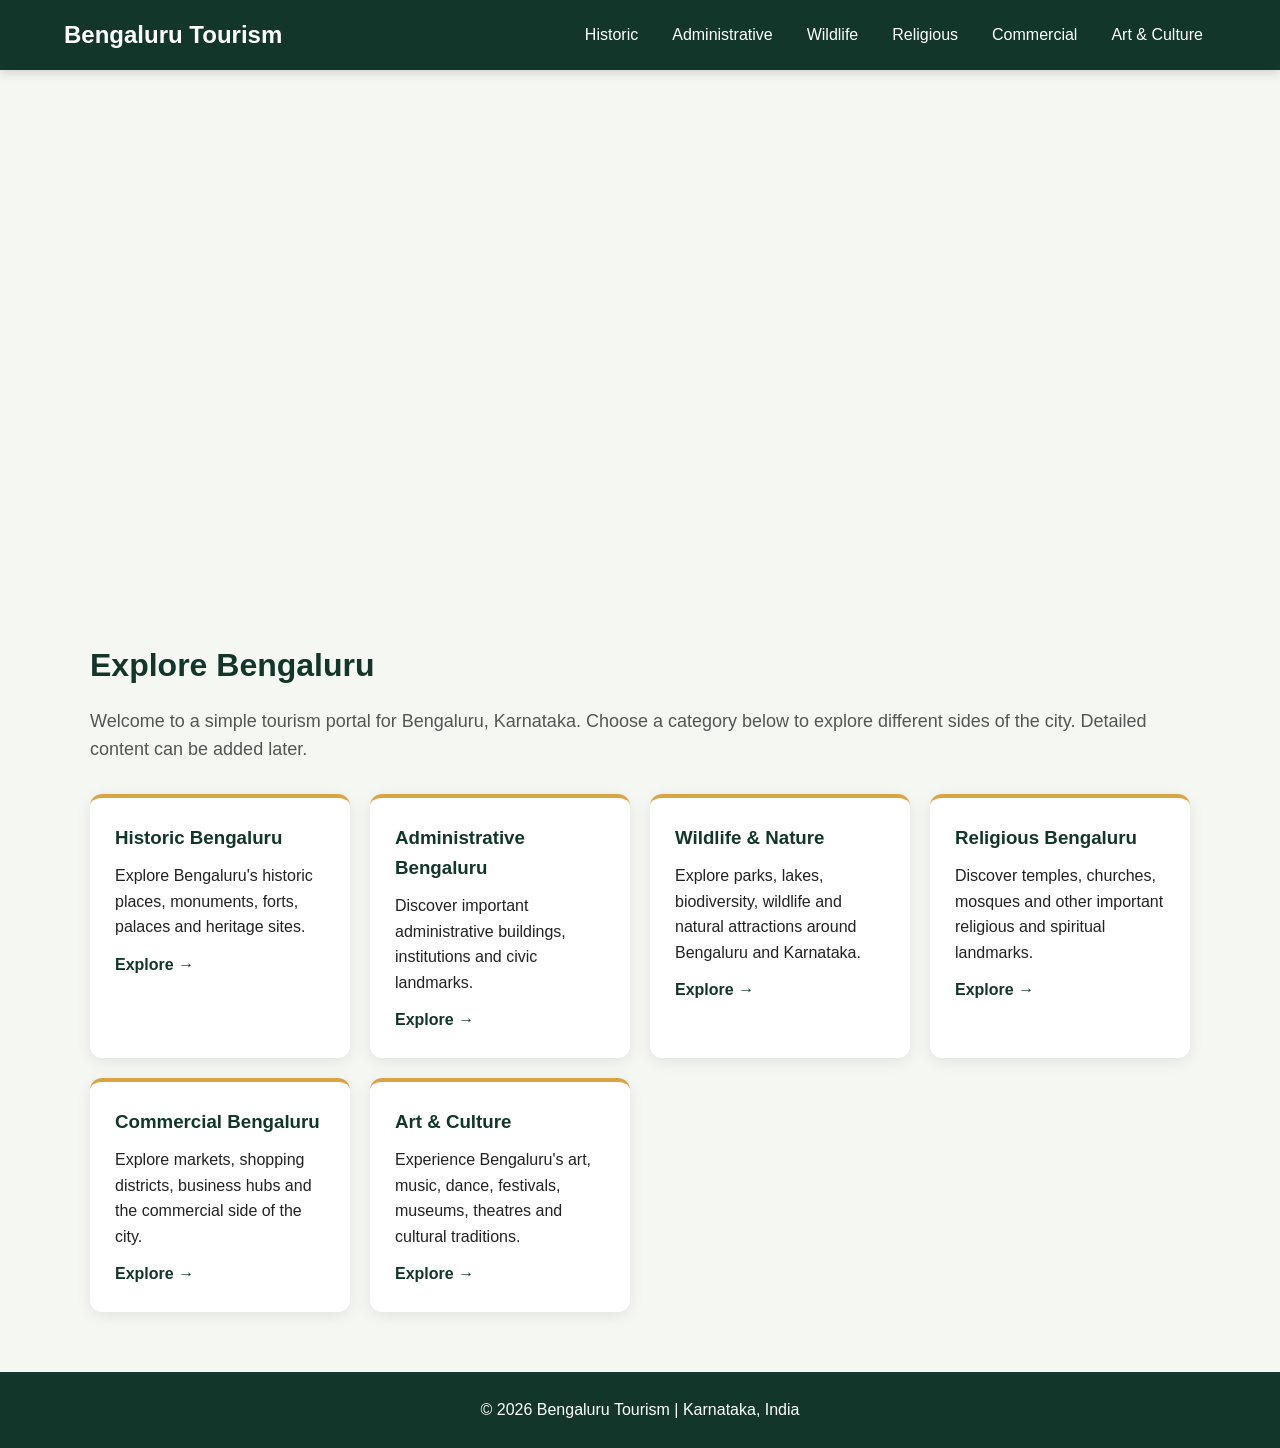
==== index.html @ ddb34575 "initial commit of website" ====
<!DOCTYPE html>
<html lang="en">
<head>
    <meta charset="UTF-8">
    <meta name="viewport" content="width=device-width, initial-scale=1.0">
    <title>Bengaluru Tourism</title>
    <link rel="stylesheet" href="styles.css">
</head>
<body>

<nav class="navbar">
    <a href="index.html" class="logo">Bengaluru Tourism</a>
    <ul class="nav-links">
        <li><a href="historic.html">Historic</a></li>
<li><a href="administrative.html">Administrative</a></li>
<li><a href="wildlife.html">Wildlife</a></li>
<li><a href="religious.html">Religious</a></li>
<li><a href="commercial.html">Commercial</a></li>
<li><a href="art-culture.html">Art & Culture</a></li>
    </ul>
</nav>

<header class="hero">
    <div class="carousel">
        <div class="slide">
            <img src="https://picsum.photos/seed/bengaluru1/1600/800" alt="Bengaluru tourism">
            <div class="slide-caption">
                <h1>Discover Bengaluru</h1>
                <p>Explore the city of gardens, heritage, innovation and culture.</p>
            </div>
        </div>
        <div class="slide">
            <img src="https://picsum.photos/seed/bengaluru2/1600/800" alt="Bengaluru landmark">
            <div class="slide-caption">
                <h1>History</h1>
                <p>Walk through centuries of Bengaluru's heritage.</p>
            </div>
        </div>
        <div class="slide">
            <img src="https://picsum.photos/seed/bengaluru3/1600/800" alt="Bengaluru nature">
            <div class="slide-caption">
                <h1>Nature & Wildlife</h1>
                <p>Find green spaces, lakes and wildlife within and around the city.</p>
            </div>
        </div>
        <div class="slide">
            <img src="https://picsum.photos/seed/bengaluru4/1600/800" alt="Bengaluru culture">
            <div class="slide-caption">
                <h1>Culture</h1>
                <p>Experience art, food, festivals and traditions.</p>
            </div>
        </div>
        <div class="slide">
            <img src="https://picsum.photos/seed/bengaluru5/1600/800" alt="Bengaluru city">
            <div class="slide-caption">
                <h1>Experience Karnataka</h1>
                <p>Your starting point for discovering Bengaluru and beyond.</p>
            </div>
        </div>
    </div>
</header>

<section class="section">
    <h2>Explore Bengaluru</h2>
    <p class="intro">
        Welcome to a simple tourism portal for Bengaluru, Karnataka.
        Choose a category below to explore different sides of the city.
        Detailed content can be added later.
    </p>

    <div class="category-grid">
        
        <div class="card">
            <h3>Historic Bengaluru</h3>
            <p>Explore Bengaluru's historic places, monuments, forts, palaces and heritage sites.</p>
            <a href="historic.html">Explore →</a>
        </div>
        
        <div class="card">
            <h3>Administrative Bengaluru</h3>
            <p>Discover important administrative buildings, institutions and civic landmarks.</p>
            <a href="administrative.html">Explore →</a>
        </div>
        
        <div class="card">
            <h3>Wildlife & Nature</h3>
            <p>Explore parks, lakes, biodiversity, wildlife and natural attractions around Bengaluru and Karnataka.</p>
            <a href="wildlife.html">Explore →</a>
        </div>
        
        <div class="card">
            <h3>Religious Bengaluru</h3>
            <p>Discover temples, churches, mosques and other important religious and spiritual landmarks.</p>
            <a href="religious.html">Explore →</a>
        </div>
        
        <div class="card">
            <h3>Commercial Bengaluru</h3>
            <p>Explore markets, shopping districts, business hubs and the commercial side of the city.</p>
            <a href="commercial.html">Explore →</a>
        </div>
        
        <div class="card">
            <h3>Art & Culture</h3>
            <p>Experience Bengaluru's art, music, dance, festivals, museums, theatres and cultural traditions.</p>
            <a href="art-culture.html">Explore →</a>
        </div>
        
    </div>
</section>

<footer>
    <p>© 2026 Bengaluru Tourism | Karnataka, India</p>
</footer>

</body>
</html>
---- styles.css ----
* {
    margin: 0;
    padding: 0;
    box-sizing: border-box;
}

body {
    font-family: Arial, Helvetica, sans-serif;
    background: #f5f7f2;
    color: #222;
    line-height: 1.6;
}

.navbar {
    position: sticky;
    top: 0;
    z-index: 1000;
    background: #12372a;
    padding: 16px 5%;
    display: flex;
    justify-content: space-between;
    align-items: center;
    box-shadow: 0 3px 10px rgba(0,0,0,0.15);
}

.logo {
    color: white;
    font-size: 24px;
    font-weight: bold;
    text-decoration: none;
}

.nav-links {
    display: flex;
    flex-wrap: wrap;
    gap: 8px;
    list-style: none;
}

.nav-links a {
    color: white;
    text-decoration: none;
    padding: 9px 13px;
    border-radius: 5px;
    transition: 0.2s;
}

.nav-links a:hover,
.nav-links a.active {
    background: #d9a441;
    color: #12372a;
}

.hero {
    position: relative;
    overflow: hidden;
    height: 520px;
}

.carousel {
    width: 100%;
    height: 100%;
    position: relative;
}

.slide {
    position: absolute;
    inset: 0;
    opacity: 0;
    animation: carousel 25s infinite;
}

.slide:nth-child(1) { animation-delay: 0s; }
.slide:nth-child(2) { animation-delay: 5s; }
.slide:nth-child(3) { animation-delay: 10s; }
.slide:nth-child(4) { animation-delay: 15s; }
.slide:nth-child(5) { animation-delay: 20s; }

.slide img {
    width: 100%;
    height: 100%;
    object-fit: cover;
}

.slide::after {
    content: "";
    position: absolute;
    inset: 0;
    background: linear-gradient(to bottom, rgba(0,0,0,0.15), rgba(0,0,0,0.65));
}

.slide-caption {
    position: absolute;
    z-index: 2;
    left: 8%;
    bottom: 18%;
    color: white;
    max-width: 650px;
}

.slide-caption h1 {
    font-size: clamp(38px, 6vw, 72px);
    margin-bottom: 8px;
}

.slide-caption p {
    font-size: 20px;
}

@keyframes carousel {
    0%, 16% { opacity: 1; }
    20%, 96% { opacity: 0; }
    100% { opacity: 1; }
}

.section {
    width: min(1100px, 90%);
    margin: 50px auto;
}

.section h2 {
    color: #12372a;
    font-size: 32px;
    margin-bottom: 15px;
}

.intro {
    font-size: 18px;
    color: #555;
    margin-bottom: 30px;
}

.category-grid {
    display: grid;
    grid-template-columns: repeat(auto-fit, minmax(220px, 1fr));
    gap: 20px;
}

.card {
    background: white;
    padding: 25px;
    border-radius: 12px;
    box-shadow: 0 4px 15px rgba(0,0,0,0.08);
    border-top: 4px solid #d9a441;
}

.card h3 {
    color: #12372a;
    margin-bottom: 10px;
}

.card a {
    display: inline-block;
    margin-top: 12px;
    color: #12372a;
    font-weight: bold;
    text-decoration: none;
}

.page-header {
    background: linear-gradient(135deg, #12372a, #276749);
    color: white;
    padding: 75px 5%;
    text-align: center;
}

.page-header h1 {
    font-size: clamp(38px, 6vw, 60px);
    margin-bottom: 10px;
}

.content-box {
    background: white;
    padding: 35px;
    border-radius: 12px;
    box-shadow: 0 4px 15px rgba(0,0,0,0.07);
    min-height: 350px;
}

.placeholder {
    border: 2px dashed #aaa;
    padding: 50px 25px;
    text-align: center;
    color: #777;
    border-radius: 10px;
}

footer {
    margin-top: 60px;
    background: #12372a;
    color: white;
    text-align: center;
    padding: 25px;
}

@media (max-width: 800px) {
    .navbar {
        flex-direction: column;
        gap: 12px;
    }

    .nav-links {
        justify-content: center;
    }

    .hero {
        height: 420px;
    }

    .slide-caption {
        left: 6%;
        bottom: 12%;
    }
}
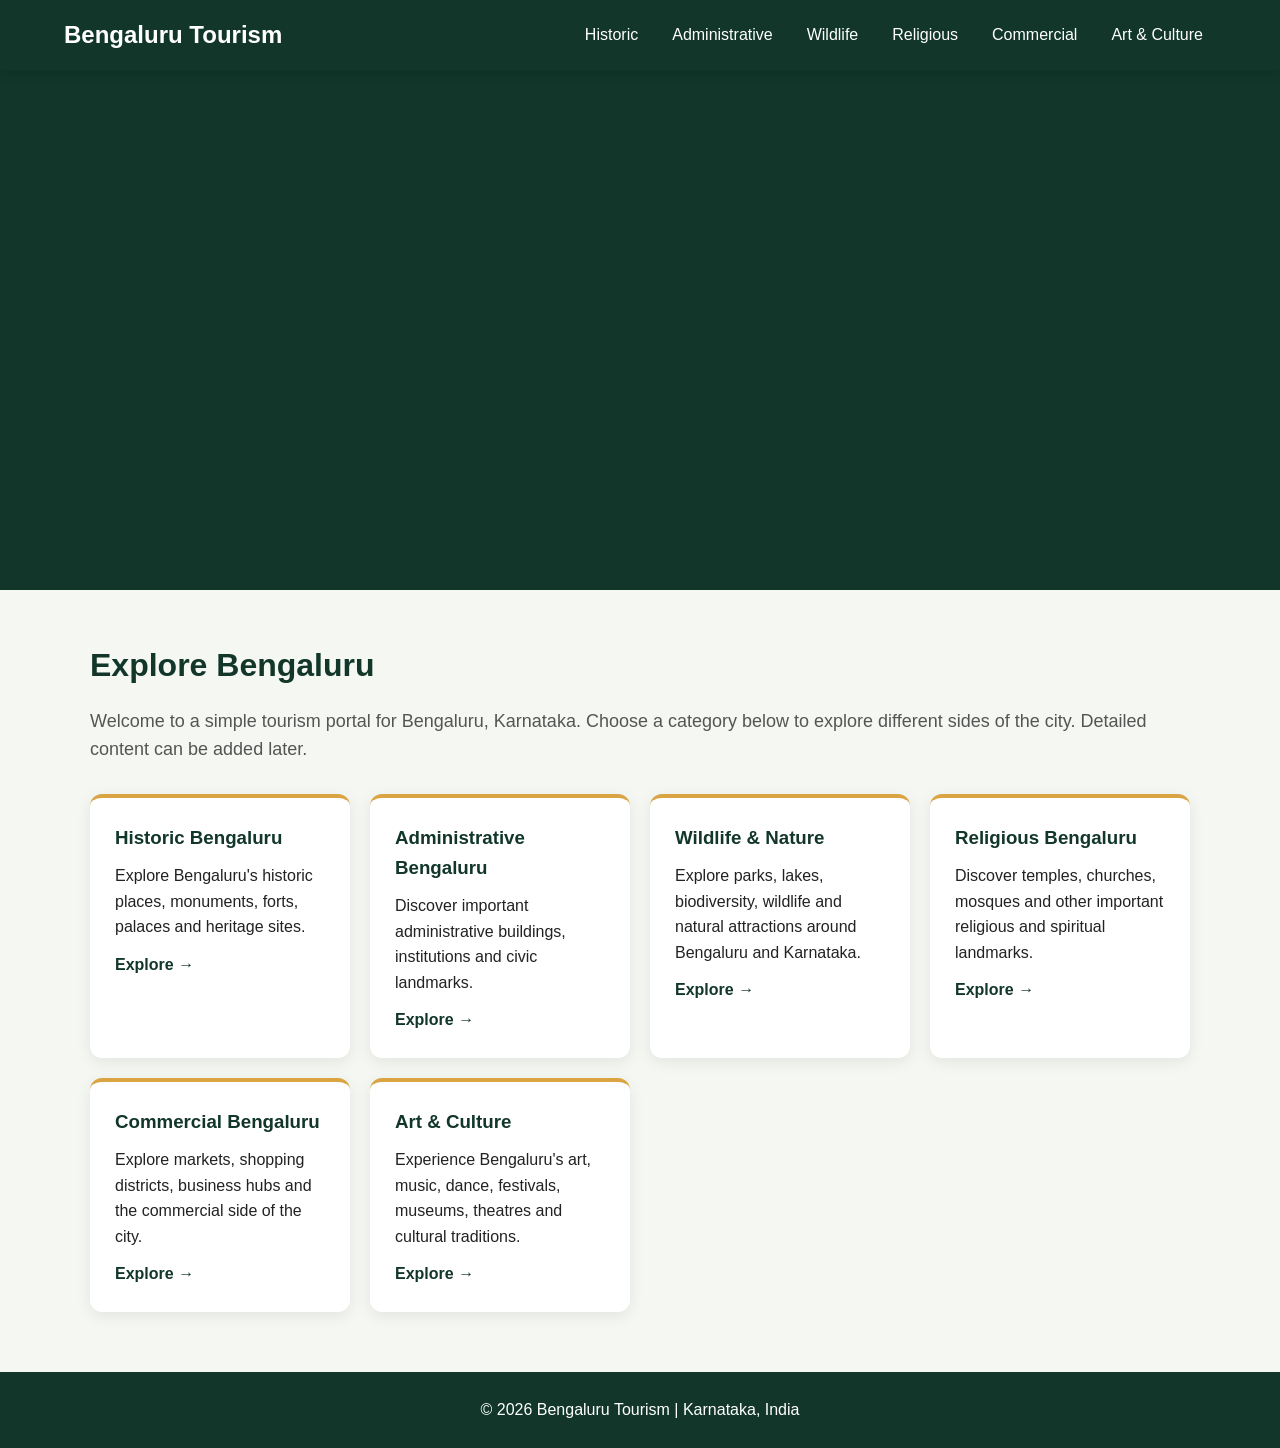
==== commit a35ab68b: "added context to images" ====
--- a/index.html
+++ b/index.html
@@ -1,3 +1,4 @@
+
 <!DOCTYPE html>
 <html lang="en">
 <head>
@@ -10,58 +11,122 @@
 
 <nav class="navbar">
     <a href="index.html" class="logo">Bengaluru Tourism</a>
+
     <ul class="nav-links">
         <li><a href="historic.html">Historic</a></li>
-<li><a href="administrative.html">Administrative</a></li>
-<li><a href="wildlife.html">Wildlife</a></li>
-<li><a href="religious.html">Religious</a></li>
-<li><a href="commercial.html">Commercial</a></li>
-<li><a href="art-culture.html">Art & Culture</a></li>
+        <li><a href="administrative.html">Administrative</a></li>
+        <li><a href="wildlife.html">Wildlife</a></li>
+        <li><a href="religious.html">Religious</a></li>
+        <li><a href="commercial.html">Commercial</a></li>
+        <li><a href="art-culture.html">Art & Culture</a></li>
     </ul>
 </nav>
 
 <header class="hero">
     <div class="carousel">
-        <div class="slide">
-            <img src="https://picsum.photos/seed/bengaluru1/1600/800" alt="Bengaluru tourism">
+
+        <!-- Slide 1 -->
+        <div class="slide">
+            <img
+                src="https://c.pxhere.com/photos/fd/7c/palace_falaknuma_tourist_places_karnataka_bangalore-837158.jpg!d"
+                srcset="https://c.pxhere.com/photos/fd/7c/palace_falaknuma_tourist_places_karnataka_bangalore-837158.jpg!d"
+                alt="Falaknuma Palace in Bengaluru, Karnataka"
+            >
+
+            <div class="slide-overlay"></div>
+
             <div class="slide-caption">
                 <h1>Discover Bengaluru</h1>
                 <p>Explore the city of gardens, heritage, innovation and culture.</p>
             </div>
-        </div>
-        <div class="slide">
-            <img src="https://picsum.photos/seed/bengaluru2/1600/800" alt="Bengaluru landmark">
+
+            <div class="place-title">
+                <span>Falaknuma Palace</span>
+            </div>
+        </div>
+
+        <!-- Slide 2 -->
+        <div class="slide">
+            <img
+                src="images/Lalbagh_lake_view.jpg"
+                alt="Lake View of Lalbagh Botanical Garden in Bengaluru, Karnataka, India"
+            >
+
+            <div class="slide-overlay"></div>
+
             <div class="slide-caption">
                 <h1>History</h1>
                 <p>Walk through centuries of Bengaluru's heritage.</p>
             </div>
-        </div>
-        <div class="slide">
-            <img src="https://picsum.photos/seed/bengaluru3/1600/800" alt="Bengaluru nature">
+
+            <div class="place-title">
+                <span>Lalbagh Botanical Garden</span>
+            </div>
+        </div>
+
+        <!-- Slide 3 -->
+        <div class="slide">
+            <img
+                src="images/Entrance_of_Iskcon_temple.jpg"
+                alt="Entrance of ISKCON Temple in Bengaluru, Karnataka, India"
+            >
+
+            <div class="slide-overlay"></div>
+
             <div class="slide-caption">
                 <h1>Nature & Wildlife</h1>
                 <p>Find green spaces, lakes and wildlife within and around the city.</p>
             </div>
-        </div>
-        <div class="slide">
-            <img src="https://picsum.photos/seed/bengaluru4/1600/800" alt="Bengaluru culture">
+
+            <div class="place-title">
+                <span>ISKCON Temple</span>
+            </div>
+        </div>
+
+        <!-- Slide 4 -->
+        <div class="slide">
+            <img
+                src="images/Someshwara_temple.jpg"
+                alt="Someshwara Temple in Bengaluru, Karnataka, India"
+            >
+
+            <div class="slide-overlay"></div>
+
             <div class="slide-caption">
                 <h1>Culture</h1>
                 <p>Experience art, food, festivals and traditions.</p>
             </div>
-        </div>
-        <div class="slide">
-            <img src="https://picsum.photos/seed/bengaluru5/1600/800" alt="Bengaluru city">
+
+            <div class="place-title">
+                <span>Someshwara Temple</span>
+            </div>
+        </div>
+
+        <!-- Slide 5 -->
+        <div class="slide">
+            <img
+                src="images/Entrance_of_Shivaganga.jpeg"
+                alt="Entrance of Shivaganga in Karnataka, India"
+            >
+
+            <div class="slide-overlay"></div>
+
             <div class="slide-caption">
                 <h1>Experience Karnataka</h1>
                 <p>Your starting point for discovering Bengaluru and beyond.</p>
             </div>
-        </div>
+
+            <div class="place-title">
+                <span>Shivaganga</span>
+            </div>
+        </div>
+
     </div>
 </header>
 
 <section class="section">
     <h2>Explore Bengaluru</h2>
+
     <p class="intro">
         Welcome to a simple tourism portal for Bengaluru, Karnataka.
         Choose a category below to explore different sides of the city.
@@ -69,43 +134,61 @@
     </p>
 
     <div class="category-grid">
-        
+
         <div class="card">
             <h3>Historic Bengaluru</h3>
-            <p>Explore Bengaluru's historic places, monuments, forts, palaces and heritage sites.</p>
+            <p>
+                Explore Bengaluru's historic places, monuments, forts,
+                palaces and heritage sites.
+            </p>
             <a href="historic.html">Explore →</a>
         </div>
-        
+
         <div class="card">
             <h3>Administrative Bengaluru</h3>
-            <p>Discover important administrative buildings, institutions and civic landmarks.</p>
+            <p>
+                Discover important administrative buildings,
+                institutions and civic landmarks.
+            </p>
             <a href="administrative.html">Explore →</a>
         </div>
-        
+
         <div class="card">
             <h3>Wildlife & Nature</h3>
-            <p>Explore parks, lakes, biodiversity, wildlife and natural attractions around Bengaluru and Karnataka.</p>
+            <p>
+                Explore parks, lakes, biodiversity, wildlife and natural
+                attractions around Bengaluru and Karnataka.
+            </p>
             <a href="wildlife.html">Explore →</a>
         </div>
-        
+
         <div class="card">
             <h3>Religious Bengaluru</h3>
-            <p>Discover temples, churches, mosques and other important religious and spiritual landmarks.</p>
+            <p>
+                Discover temples, churches, mosques and other important
+                religious and spiritual landmarks.
+            </p>
             <a href="religious.html">Explore →</a>
         </div>
-        
+
         <div class="card">
             <h3>Commercial Bengaluru</h3>
-            <p>Explore markets, shopping districts, business hubs and the commercial side of the city.</p>
+            <p>
+                Explore markets, shopping districts, business hubs and
+                the commercial side of the city.
+            </p>
             <a href="commercial.html">Explore →</a>
         </div>
-        
+
         <div class="card">
             <h3>Art & Culture</h3>
-            <p>Experience Bengaluru's art, music, dance, festivals, museums, theatres and cultural traditions.</p>
+            <p>
+                Experience Bengaluru's art, music, dance, festivals,
+                museums, theatres and cultural traditions.
+            </p>
             <a href="art-culture.html">Explore →</a>
         </div>
-        
+
     </div>
 </section>
 
--- a/styles.css
+++ b/styles.css
@@ -11,6 +11,10 @@
     color: #222;
     line-height: 1.6;
 }
+
+/* =========================
+   NAVBAR
+========================= */
 
 .navbar {
     position: sticky;
@@ -21,7 +25,7 @@
     display: flex;
     justify-content: space-between;
     align-items: center;
-    box-shadow: 0 3px 10px rgba(0,0,0,0.15);
+    box-shadow: 0 3px 10px rgba(0, 0, 0, 0.15);
 }
 
 .logo {
@@ -52,10 +56,15 @@
     color: #12372a;
 }
 
+/* =========================
+   HERO / CAROUSEL
+========================= */
+
 .hero {
     position: relative;
     overflow: hidden;
     height: 520px;
+    background: #12372a;
 }
 
 .carousel {
@@ -68,51 +77,141 @@
     position: absolute;
     inset: 0;
     opacity: 0;
-    animation: carousel 25s infinite;
-}
-
-.slide:nth-child(1) { animation-delay: 0s; }
-.slide:nth-child(2) { animation-delay: 5s; }
-.slide:nth-child(3) { animation-delay: 10s; }
-.slide:nth-child(4) { animation-delay: 15s; }
-.slide:nth-child(5) { animation-delay: 20s; }
+    animation: carousel 15s infinite;
+}
+
+.slide:nth-child(1) {
+    animation-delay: 0s;
+}
+
+.slide:nth-child(2) {
+    animation-delay: 3s;
+}
+
+.slide:nth-child(3) {
+    animation-delay: 6s;
+}
+
+.slide:nth-child(4) {
+    animation-delay: 9s;
+}
+
+.slide:nth-child(5) {
+    animation-delay: 12s;
+}
 
 .slide img {
     width: 100%;
     height: 100%;
     object-fit: cover;
-}
-
-.slide::after {
-    content: "";
+    display: block;
+}
+
+/* Dark overlay over each image */
+.slide-overlay {
     position: absolute;
     inset: 0;
-    background: linear-gradient(to bottom, rgba(0,0,0,0.15), rgba(0,0,0,0.65));
-}
-
+    background:
+        linear-gradient(
+            to bottom,
+            rgba(0, 0, 0, 0.08) 0%,
+            rgba(0, 0, 0, 0.10) 35%,
+            rgba(0, 0, 0, 0.45) 70%,
+            rgba(0, 0, 0, 0.78) 100%
+        );
+    pointer-events: none;
+}
+
+/* Main hero text */
 .slide-caption {
     position: absolute;
+    left: 7%;
+    top: 50%;
+    transform: translateY(-50%);
+    color: white;
+    max-width: 650px;
     z-index: 2;
-    left: 8%;
-    bottom: 18%;
-    color: white;
-    max-width: 650px;
 }
 
 .slide-caption h1 {
-    font-size: clamp(38px, 6vw, 72px);
-    margin-bottom: 8px;
+    font-size: clamp(42px, 6vw, 72px);
+    line-height: 1.05;
+    margin-bottom: 12px;
+    text-shadow: 0 3px 15px rgba(0, 0, 0, 0.35);
 }
 
 .slide-caption p {
-    font-size: 20px;
-}
+    font-size: clamp(16px, 2vw, 21px);
+    max-width: 620px;
+    color: rgba(255, 255, 255, 0.92);
+    text-shadow: 0 2px 8px rgba(0, 0, 0, 0.3);
+}
+
+/* =========================
+   PLACE TITLE
+========================= */
+
+.place-title {
+    position: absolute;
+    left: 7%;
+    bottom: 28px;
+    z-index: 3;
+    display: flex;
+    align-items: center;
+}
+
+.place-title span {
+    position: relative;
+    display: inline-block;
+    color: white;
+    font-size: clamp(18px, 2vw, 27px);
+    font-weight: 600;
+    letter-spacing: 0.4px;
+    padding: 10px 18px 11px 0;
+    text-shadow: 0 2px 10px rgba(0, 0, 0, 0.45);
+}
+
+/* Elegant gold accent line */
+.place-title span::before {
+    content: "";
+    display: inline-block;
+    width: 42px;
+    height: 3px;
+    background: #d9a441;
+    margin-right: 12px;
+    margin-bottom: 5px;
+    border-radius: 10px;
+}
+
+/* =========================
+   CAROUSEL ANIMATION
+========================= */
 
 @keyframes carousel {
-    0%, 16% { opacity: 1; }
-    20%, 96% { opacity: 0; }
-    100% { opacity: 1; }
-}
+    0% {
+        opacity: 0;
+    }
+
+    5% {
+        opacity: 1;
+    }
+
+    20% {
+        opacity: 1;
+    }
+
+    25% {
+        opacity: 0;
+    }
+
+    100% {
+        opacity: 0;
+    }
+}
+
+/* =========================
+   CONTENT SECTION
+========================= */
 
 .section {
     width: min(1100px, 90%);
@@ -131,6 +230,10 @@
     margin-bottom: 30px;
 }
 
+/* =========================
+   CATEGORY CARDS
+========================= */
+
 .category-grid {
     display: grid;
     grid-template-columns: repeat(auto-fit, minmax(220px, 1fr));
@@ -141,7 +244,7 @@
     background: white;
     padding: 25px;
     border-radius: 12px;
-    box-shadow: 0 4px 15px rgba(0,0,0,0.08);
+    box-shadow: 0 4px 15px rgba(0, 0, 0, 0.08);
     border-top: 4px solid #d9a441;
 }
 
@@ -158,6 +261,10 @@
     text-decoration: none;
 }
 
+/* =========================
+   OTHER PAGE COMPONENTS
+========================= */
+
 .page-header {
     background: linear-gradient(135deg, #12372a, #276749);
     color: white;
@@ -174,7 +281,7 @@
     background: white;
     padding: 35px;
     border-radius: 12px;
-    box-shadow: 0 4px 15px rgba(0,0,0,0.07);
+    box-shadow: 0 4px 15px rgba(0, 0, 0, 0.07);
     min-height: 350px;
 }
 
@@ -186,6 +293,10 @@
     border-radius: 10px;
 }
 
+/* =========================
+   FOOTER
+========================= */
+
 footer {
     margin-top: 60px;
     background: #12372a;
@@ -194,7 +305,12 @@
     padding: 25px;
 }
 
+/* =========================
+   RESPONSIVE DESIGN
+========================= */
+
 @media (max-width: 800px) {
+
     .navbar {
         flex-direction: column;
         gap: 12px;
@@ -210,6 +326,69 @@
 
     .slide-caption {
         left: 6%;
-        bottom: 12%;
-    }
-}
+        top: 46%;
+        max-width: 88%;
+    }
+
+    .slide-caption h1 {
+        font-size: 42px;
+    }
+
+    .slide-caption p {
+        font-size: 16px;
+    }
+
+    .place-title {
+        left: 6%;
+        bottom: 22px;
+    }
+
+    .place-title span {
+        font-size: 18px;
+    }
+
+    .place-title span::before {
+        width: 28px;
+        margin-right: 8px;
+    }
+}
+
+@media (max-width: 500px) {
+
+    .logo {
+        font-size: 21px;
+    }
+
+    .nav-links {
+        gap: 4px;
+    }
+
+    .nav-links a {
+        padding: 7px 9px;
+        font-size: 14px;
+    }
+
+    .hero {
+        height: 390px;
+    }
+
+    .slide-caption {
+        top: 43%;
+    }
+
+    .slide-caption h1 {
+        font-size: 34px;
+    }
+
+    .slide-caption p {
+        font-size: 15px;
+    }
+
+    .place-title {
+        bottom: 18px;
+    }
+
+    .place-title span {
+        font-size: 16px;
+    }
+}
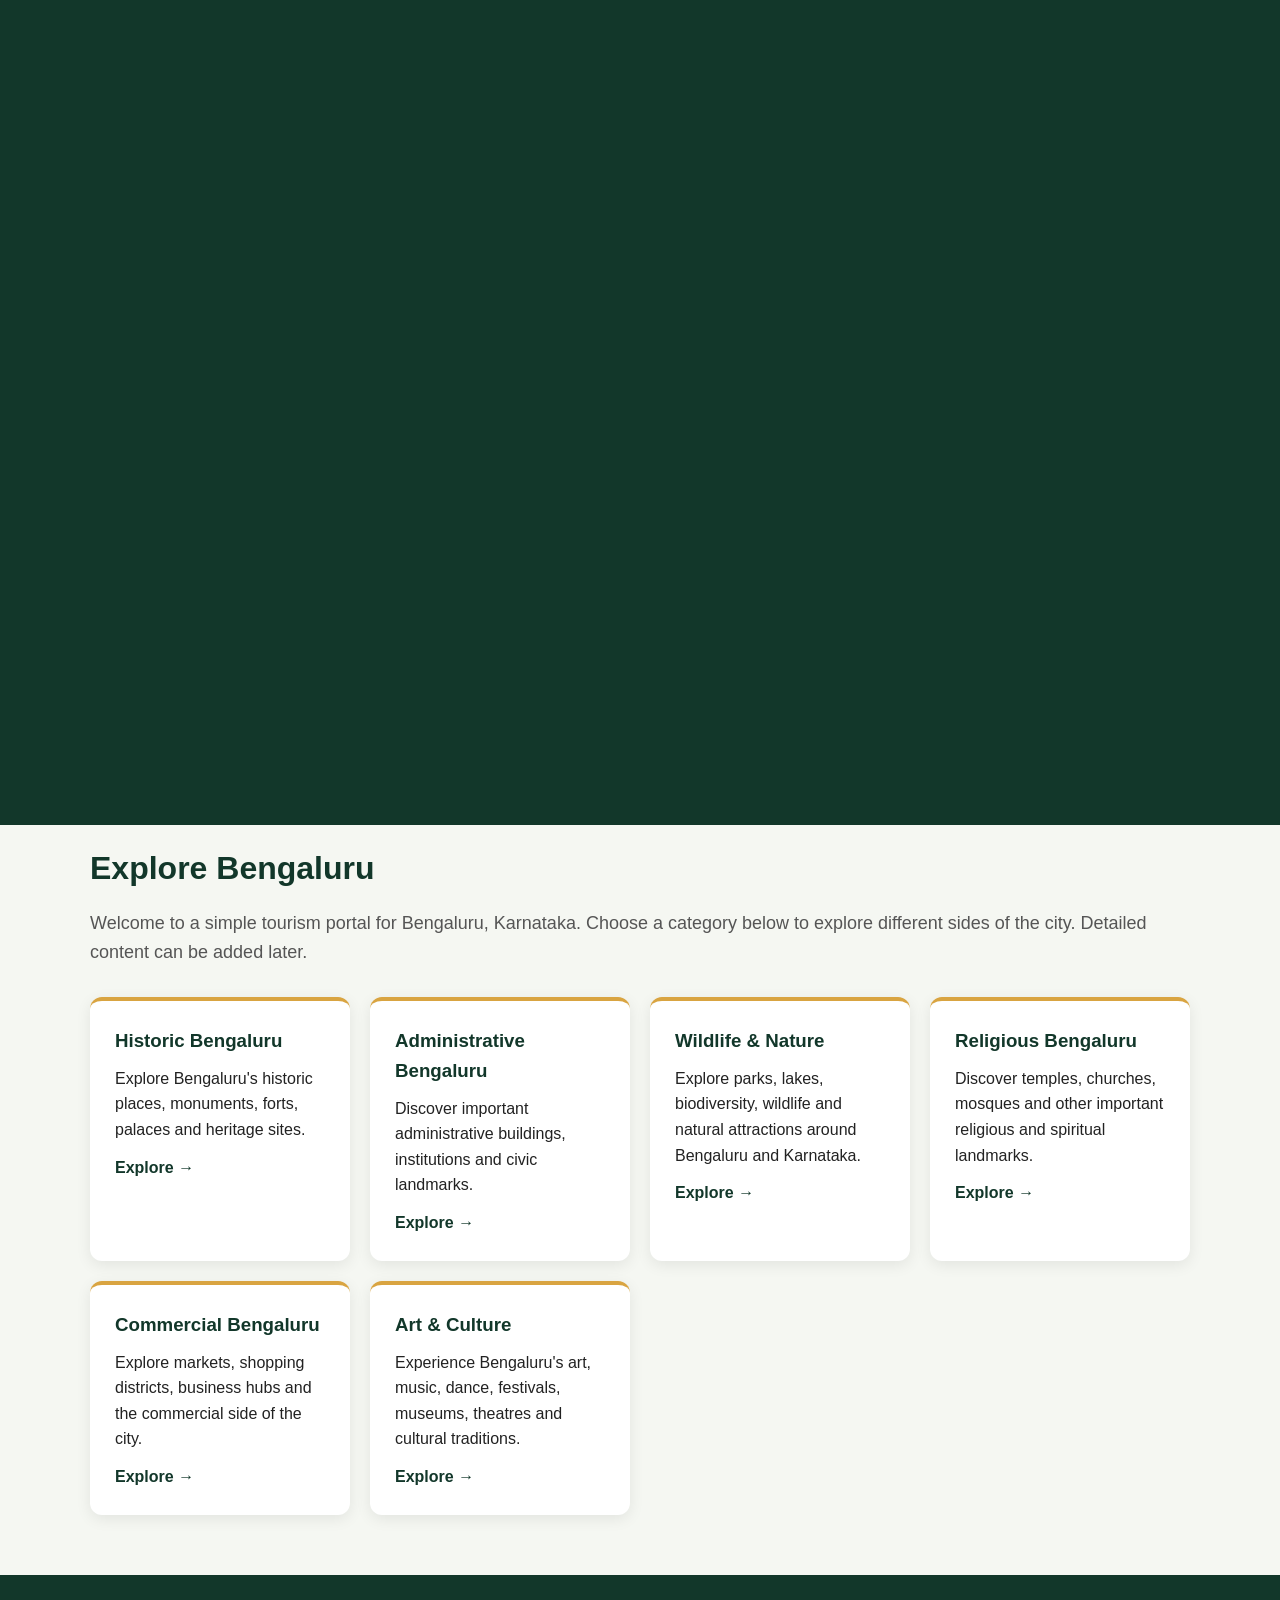
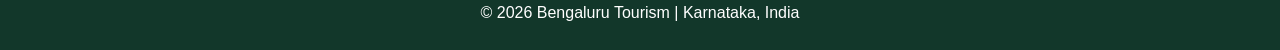
==== commit 256dd0e1: "Enlarged the hero image on the main page by removing the navigtion bar and increasing the size of th" ====
--- a/index.html
+++ b/index.html
@@ -1,15 +1,16 @@
-
 <!DOCTYPE html>
 <html lang="en">
+
 <head>
     <meta charset="UTF-8">
     <meta name="viewport" content="width=device-width, initial-scale=1.0">
     <title>Bengaluru Tourism</title>
     <link rel="stylesheet" href="styles.css">
 </head>
+
 <body>
 
-<nav class="navbar">
+    <!-- <nav class="navbar">
     <a href="index.html" class="logo">Bengaluru Tourism</a>
 
     <ul class="nav-links">
@@ -20,181 +21,170 @@
         <li><a href="commercial.html">Commercial</a></li>
         <li><a href="art-culture.html">Art & Culture</a></li>
     </ul>
-</nav>
+</nav> -->
 
-<header class="hero">
-    <div class="carousel">
+    <header class="hero">
+        <div class="carousel">
 
-        <!-- Slide 1 -->
-        <div class="slide">
-            <img
-                src="https://c.pxhere.com/photos/fd/7c/palace_falaknuma_tourist_places_karnataka_bangalore-837158.jpg!d"
-                srcset="https://c.pxhere.com/photos/fd/7c/palace_falaknuma_tourist_places_karnataka_bangalore-837158.jpg!d"
-                alt="Falaknuma Palace in Bengaluru, Karnataka"
-            >
+            <!-- Slide 1 -->
+            <div class="slide">
+                <img src="https://c.pxhere.com/photos/fd/7c/palace_falaknuma_tourist_places_karnataka_bangalore-837158.jpg!d"
+                    srcset="https://c.pxhere.com/photos/fd/7c/palace_falaknuma_tourist_places_karnataka_bangalore-837158.jpg!d"
+                    alt="Vidhana Soudha in Bengaluru, Karnataka">
 
-            <div class="slide-overlay"></div>
+                <div class="slide-overlay"></div>
 
-            <div class="slide-caption">
-                <h1>Discover Bengaluru</h1>
-                <p>Explore the city of gardens, heritage, innovation and culture.</p>
+                <div class="slide-caption">
+                    <h1>Discover Bengaluru</h1>
+                    <p>Explore the city of gardens, heritage, innovation and culture.</p>
+                </div>
+
+                <div class="place-title">
+                    <span>Vidhana Soudha</span>
+                </div>
             </div>
 
-            <div class="place-title">
-                <span>Falaknuma Palace</span>
-            </div>
-        </div>
+            <!-- Slide 2 -->
+            <div class="slide">
+                <img src="images/Lalbagh_lake_view.jpg"
+                    alt="Lake View of Lalbagh Botanical Garden in Bengaluru, Karnataka, India">
 
-        <!-- Slide 2 -->
-        <div class="slide">
-            <img
-                src="images/Lalbagh_lake_view.jpg"
-                alt="Lake View of Lalbagh Botanical Garden in Bengaluru, Karnataka, India"
-            >
+                <div class="slide-overlay"></div>
 
-            <div class="slide-overlay"></div>
+                <div class="slide-caption">
+                    <h1>History</h1>
+                    <p>Walk through centuries of Bengaluru's heritage.</p>
+                </div>
 
-            <div class="slide-caption">
-                <h1>History</h1>
-                <p>Walk through centuries of Bengaluru's heritage.</p>
+                <div class="place-title">
+                    <span>Lalbagh Botanical Garden</span>
+                </div>
             </div>
 
-            <div class="place-title">
-                <span>Lalbagh Botanical Garden</span>
-            </div>
-        </div>
+            <!-- Slide 3 -->
+            <div class="slide">
+                <img src="images/Entrance_of_Iskcon_temple.jpg"
+                    alt="Entrance of ISKCON Temple in Bengaluru, Karnataka, India">
 
-        <!-- Slide 3 -->
-        <div class="slide">
-            <img
-                src="images/Entrance_of_Iskcon_temple.jpg"
-                alt="Entrance of ISKCON Temple in Bengaluru, Karnataka, India"
-            >
+                <div class="slide-overlay"></div>
 
-            <div class="slide-overlay"></div>
+                <div class="slide-caption">
+                    <h1>Nature & Wildlife</h1>
+                    <p>Find green spaces, lakes and wildlife within and around the city.</p>
+                </div>
 
-            <div class="slide-caption">
-                <h1>Nature & Wildlife</h1>
-                <p>Find green spaces, lakes and wildlife within and around the city.</p>
+                <div class="place-title">
+                    <span>ISKCON Temple</span>
+                </div>
             </div>
 
-            <div class="place-title">
-                <span>ISKCON Temple</span>
-            </div>
-        </div>
+            <!-- Slide 4 -->
+            <div class="slide">
+                <img src="images/Someshwara_temple.jpg" alt="Someshwara Temple in Bengaluru, Karnataka, India">
 
-        <!-- Slide 4 -->
-        <div class="slide">
-            <img
-                src="images/Someshwara_temple.jpg"
-                alt="Someshwara Temple in Bengaluru, Karnataka, India"
-            >
+                <div class="slide-overlay"></div>
 
-            <div class="slide-overlay"></div>
+                <div class="slide-caption">
+                    <h1>Culture</h1>
+                    <p>Experience art, food, festivals and traditions.</p>
+                </div>
 
-            <div class="slide-caption">
-                <h1>Culture</h1>
-                <p>Experience art, food, festivals and traditions.</p>
+                <div class="place-title">
+                    <span>Someshwara Temple</span>
+                </div>
             </div>
 
-            <div class="place-title">
-                <span>Someshwara Temple</span>
-            </div>
-        </div>
+            <!-- Slide 5 -->
+            <div class="slide">
+                <img src="images/Entrance_of_Shivaganga.jpeg" alt="Entrance of Shivaganga in Karnataka, India">
 
-        <!-- Slide 5 -->
-        <div class="slide">
-            <img
-                src="images/Entrance_of_Shivaganga.jpeg"
-                alt="Entrance of Shivaganga in Karnataka, India"
-            >
+                <div class="slide-overlay"></div>
 
-            <div class="slide-overlay"></div>
+                <div class="slide-caption">
+                    <h1>Experience Karnataka</h1>
+                    <p>Your starting point for discovering Bengaluru and beyond.</p>
+                </div>
 
-            <div class="slide-caption">
-                <h1>Experience Karnataka</h1>
-                <p>Your starting point for discovering Bengaluru and beyond.</p>
+                <div class="place-title">
+                    <span>Shivaganga</span>
+                </div>
             </div>
 
-            <div class="place-title">
-                <span>Shivaganga</span>
+        </div>
+    </header>
+
+    <section class="section">
+        <h2>Explore Bengaluru</h2>
+
+        <p class="intro">
+            Welcome to a simple tourism portal for Bengaluru, Karnataka.
+            Choose a category below to explore different sides of the city.
+            Detailed content can be added later.
+        </p>
+
+        <div class="category-grid">
+
+            <div class="card">
+                <h3>Historic Bengaluru</h3>
+                <p>
+                    Explore Bengaluru's historic places, monuments, forts,
+                    palaces and heritage sites.
+                </p>
+                <a href="historic.html">Explore →</a>
             </div>
+
+            <div class="card">
+                <h3>Administrative Bengaluru</h3>
+                <p>
+                    Discover important administrative buildings,
+                    institutions and civic landmarks.
+                </p>
+                <a href="administrative.html">Explore →</a>
+            </div>
+
+            <div class="card">
+                <h3>Wildlife & Nature</h3>
+                <p>
+                    Explore parks, lakes, biodiversity, wildlife and natural
+                    attractions around Bengaluru and Karnataka.
+                </p>
+                <a href="wildlife.html">Explore →</a>
+            </div>
+
+            <div class="card">
+                <h3>Religious Bengaluru</h3>
+                <p>
+                    Discover temples, churches, mosques and other important
+                    religious and spiritual landmarks.
+                </p>
+                <a href="religious.html">Explore →</a>
+            </div>
+
+            <div class="card">
+                <h3>Commercial Bengaluru</h3>
+                <p>
+                    Explore markets, shopping districts, business hubs and
+                    the commercial side of the city.
+                </p>
+                <a href="commercial.html">Explore →</a>
+            </div>
+
+            <div class="card">
+                <h3>Art & Culture</h3>
+                <p>
+                    Experience Bengaluru's art, music, dance, festivals,
+                    museums, theatres and cultural traditions.
+                </p>
+                <a href="art-culture.html">Explore →</a>
+            </div>
+
         </div>
+    </section>
 
-    </div>
-</header>
-
-<section class="section">
-    <h2>Explore Bengaluru</h2>
-
-    <p class="intro">
-        Welcome to a simple tourism portal for Bengaluru, Karnataka.
-        Choose a category below to explore different sides of the city.
-        Detailed content can be added later.
-    </p>
-
-    <div class="category-grid">
-
-        <div class="card">
-            <h3>Historic Bengaluru</h3>
-            <p>
-                Explore Bengaluru's historic places, monuments, forts,
-                palaces and heritage sites.
-            </p>
-            <a href="historic.html">Explore →</a>
-        </div>
-
-        <div class="card">
-            <h3>Administrative Bengaluru</h3>
-            <p>
-                Discover important administrative buildings,
-                institutions and civic landmarks.
-            </p>
-            <a href="administrative.html">Explore →</a>
-        </div>
-
-        <div class="card">
-            <h3>Wildlife & Nature</h3>
-            <p>
-                Explore parks, lakes, biodiversity, wildlife and natural
-                attractions around Bengaluru and Karnataka.
-            </p>
-            <a href="wildlife.html">Explore →</a>
-        </div>
-
-        <div class="card">
-            <h3>Religious Bengaluru</h3>
-            <p>
-                Discover temples, churches, mosques and other important
-                religious and spiritual landmarks.
-            </p>
-            <a href="religious.html">Explore →</a>
-        </div>
-
-        <div class="card">
-            <h3>Commercial Bengaluru</h3>
-            <p>
-                Explore markets, shopping districts, business hubs and
-                the commercial side of the city.
-            </p>
-            <a href="commercial.html">Explore →</a>
-        </div>
-
-        <div class="card">
-            <h3>Art & Culture</h3>
-            <p>
-                Experience Bengaluru's art, music, dance, festivals,
-                museums, theatres and cultural traditions.
-            </p>
-            <a href="art-culture.html">Explore →</a>
-        </div>
-
-    </div>
-</section>
-
-<footer>
-    <p>© 2026 Bengaluru Tourism | Karnataka, India</p>
-</footer>
+    <footer>
+        <p>© 2026 Bengaluru Tourism | Karnataka, India</p>
+    </footer>
 
 </body>
-</html>
+
+</html>
--- a/styles.css
+++ b/styles.css
@@ -63,7 +63,9 @@
 .hero {
     position: relative;
     overflow: hidden;
-    height: 520px;
+    height: calc(100vh - 75px);
+    height: calc(100dvh - 75px);
+    min-height: 380px;
     background: #12372a;
 }
 
@@ -215,7 +217,8 @@
 
 .section {
     width: min(1100px, 90%);
-    margin: 50px auto;
+    margin: 0 auto 50px auto;
+    padding-top: 18px;
 }
 
 .section h2 {
@@ -320,9 +323,7 @@
         justify-content: center;
     }
 
-    .hero {
-        height: 420px;
-    }
+
 
     .slide-caption {
         left: 6%;
@@ -368,9 +369,7 @@
         font-size: 14px;
     }
 
-    .hero {
-        height: 390px;
-    }
+
 
     .slide-caption {
         top: 43%;
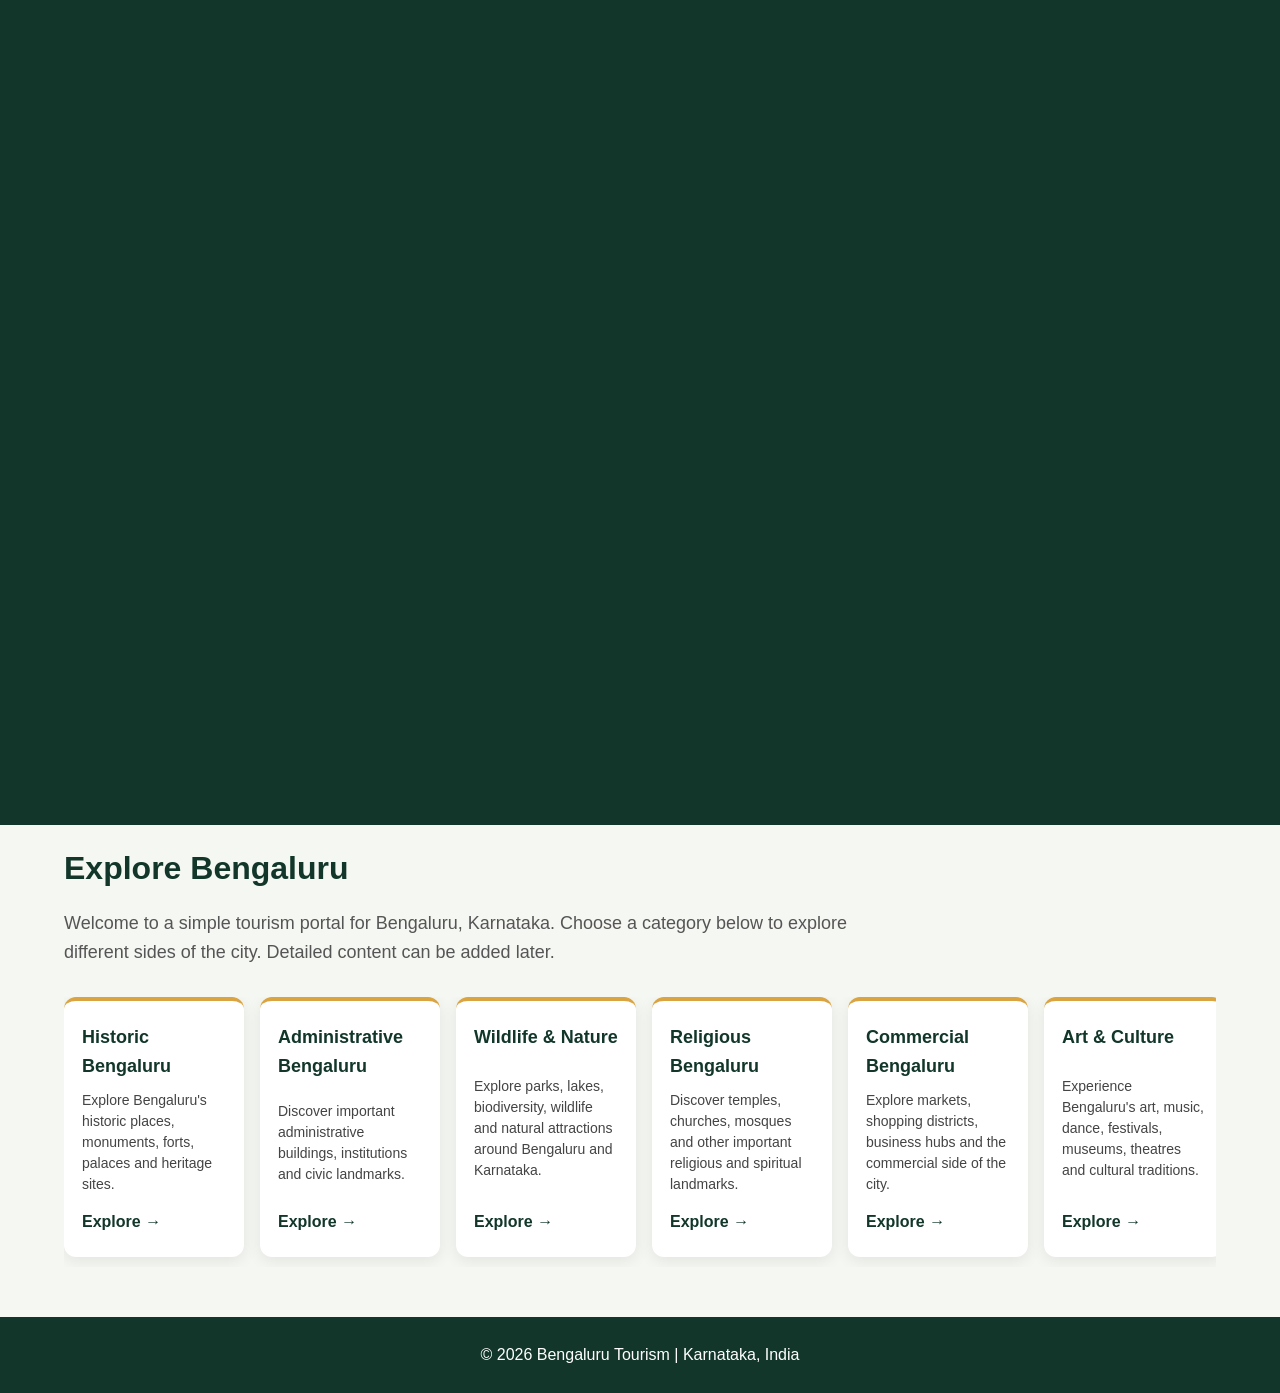
==== commit 1a63f211: "Updated image paths and website styling" ====
--- a/index.html
+++ b/index.html
@@ -46,7 +46,7 @@
 
             <!-- Slide 2 -->
             <div class="slide">
-                <img src="images/Lalbagh_lake_view.jpg"
+                <img src="images/index_images/lalbagh_botanical_garden/Lalbagh_lake_view.jpg"
                     alt="Lake View of Lalbagh Botanical Garden in Bengaluru, Karnataka, India">
 
                 <div class="slide-overlay"></div>
@@ -63,7 +63,7 @@
 
             <!-- Slide 3 -->
             <div class="slide">
-                <img src="images/Entrance_of_Iskcon_temple.jpg"
+                <img src="images/index_images/iskcon_temple/Entrance_of_Iskcon_temple.jpg"
                     alt="Entrance of ISKCON Temple in Bengaluru, Karnataka, India">
 
                 <div class="slide-overlay"></div>
@@ -80,7 +80,7 @@
 
             <!-- Slide 4 -->
             <div class="slide">
-                <img src="images/Someshwara_temple.jpg" alt="Someshwara Temple in Bengaluru, Karnataka, India">
+                <img src="images/index_images/someshwara_temple/Someshwara_temple.jpg" alt="Someshwara Temple in Bengaluru, Karnataka, India">
 
                 <div class="slide-overlay"></div>
 
@@ -96,7 +96,7 @@
 
             <!-- Slide 5 -->
             <div class="slide">
-                <img src="images/Entrance_of_Shivaganga.jpeg" alt="Entrance of Shivaganga in Karnataka, India">
+                <img src="images/index_images/shivaganga/Entrance_of_Shivaganga.jpeg" alt="Entrance of Shivaganga in Karnataka, India">
 
                 <div class="slide-overlay"></div>
 
--- a/styles.css
+++ b/styles.css
@@ -1,4 +1,3 @@
-
 * {
     margin: 0;
     padding: 0;
@@ -10,11 +9,10 @@
     background: #f5f7f2;
     color: #222;
     line-height: 1.6;
-}
-
-/* =========================
-   NAVBAR
-========================= */
+    min-height: 100vh;
+    display: flex;
+    flex-direction: column;
+}
 
 .navbar {
     position: sticky;
@@ -55,6 +53,7 @@
     background: #d9a441;
     color: #12372a;
 }
+
 
 /* =========================
    HERO / CAROUSEL
@@ -109,22 +108,18 @@
     display: block;
 }
 
-/* Dark overlay over each image */
 .slide-overlay {
     position: absolute;
     inset: 0;
     background:
-        linear-gradient(
-            to bottom,
+        linear-gradient(to bottom,
             rgba(0, 0, 0, 0.08) 0%,
             rgba(0, 0, 0, 0.10) 35%,
             rgba(0, 0, 0, 0.45) 70%,
-            rgba(0, 0, 0, 0.78) 100%
-        );
+            rgba(0, 0, 0, 0.78) 100%);
     pointer-events: none;
 }
 
-/* Main hero text */
 .slide-caption {
     position: absolute;
     left: 7%;
@@ -149,6 +144,7 @@
     text-shadow: 0 2px 8px rgba(0, 0, 0, 0.3);
 }
 
+
 /* =========================
    PLACE TITLE
 ========================= */
@@ -173,7 +169,6 @@
     text-shadow: 0 2px 10px rgba(0, 0, 0, 0.45);
 }
 
-/* Elegant gold accent line */
 .place-title span::before {
     content: "";
     display: inline-block;
@@ -185,11 +180,13 @@
     border-radius: 10px;
 }
 
+
 /* =========================
    CAROUSEL ANIMATION
 ========================= */
 
 @keyframes carousel {
+
     0% {
         opacity: 0;
     }
@@ -211,14 +208,16 @@
     }
 }
 
+
 /* =========================
    CONTENT SECTION
 ========================= */
 
 .section {
-    width: min(1100px, 90%);
-    margin: 0 auto 50px auto;
+    width: 90%;
+    margin: 0 5% 50px 5%;
     padding-top: 18px;
+    flex: 1;
 }
 
 .section h2 {
@@ -231,7 +230,9 @@
     font-size: 18px;
     color: #555;
     margin-bottom: 30px;
-}
+    max-width: 800px;
+}
+
 
 /* =========================
    CATEGORY CARDS
@@ -239,30 +240,43 @@
 
 .category-grid {
     display: grid;
-    grid-template-columns: repeat(auto-fit, minmax(220px, 1fr));
-    gap: 20px;
+    grid-template-columns: repeat(6, minmax(180px, 1fr));
+    gap: 16px;
+    overflow-x: auto;
+    padding-bottom: 10px;
 }
 
 .card {
     background: white;
-    padding: 25px;
+    padding: 22px 18px;
     border-radius: 12px;
     box-shadow: 0 4px 15px rgba(0, 0, 0, 0.08);
     border-top: 4px solid #d9a441;
+    display: flex;
+    flex-direction: column;
+    justify-content: space-between;
 }
 
 .card h3 {
     color: #12372a;
+    font-size: 18px;
     margin-bottom: 10px;
+}
+
+.card p {
+    font-size: 14px;
+    color: #444;
+    line-height: 1.5;
 }
 
 .card a {
     display: inline-block;
-    margin-top: 12px;
+    margin-top: 14px;
     color: #12372a;
     font-weight: bold;
     text-decoration: none;
 }
+
 
 /* =========================
    OTHER PAGE COMPONENTS
@@ -296,17 +310,19 @@
     border-radius: 10px;
 }
 
+
 /* =========================
    FOOTER
 ========================= */
 
 footer {
-    margin-top: 60px;
+    margin-top: 0;
     background: #12372a;
     color: white;
     text-align: center;
     padding: 25px;
 }
+
 
 /* =========================
    RESPONSIVE DESIGN
@@ -322,8 +338,6 @@
     .nav-links {
         justify-content: center;
     }
-
-
 
     .slide-caption {
         left: 6%;
@@ -369,8 +383,6 @@
         font-size: 14px;
     }
 
-
-
     .slide-caption {
         top: 43%;
     }
@@ -391,3 +403,470 @@
         font-size: 16px;
     }
 }
+
+
+/* =========================
+   HISTORIC PAGE CARDS & MODAL
+========================= */
+
+.historic-grid {
+    display: grid;
+    grid-template-columns: repeat(auto-fit, minmax(280px, 1fr));
+    gap: 25px;
+    margin-top: 25px;
+}
+
+.historic-card {
+    background: white;
+    border-radius: 14px;
+    overflow: hidden;
+    box-shadow: 0 6px 20px rgba(0, 0, 0, 0.07);
+    border: 1px solid rgba(0, 0, 0, 0.06);
+    transition:
+        transform 0.3s ease,
+        box-shadow 0.3s ease,
+        border-color 0.3s ease;
+    cursor: pointer;
+    display: flex;
+    flex-direction: column;
+}
+
+.historic-card:hover {
+    transform: translateY(-6px);
+    box-shadow: 0 14px 32px rgba(18, 55, 42, 0.18);
+    border-color: #d9a441;
+}
+
+.card-img-wrapper {
+    position: relative;
+    width: 100%;
+    height: 210px;
+    overflow: hidden;
+}
+
+.card-img-wrapper img {
+    width: 100%;
+    height: 100%;
+    object-fit: cover;
+    transition: transform 0.4s ease;
+}
+
+.historic-card:hover .card-img-wrapper img {
+    transform: scale(1.06);
+}
+
+.card-badge {
+    position: absolute;
+    top: 14px;
+    left: 14px;
+    background: rgba(18, 55, 42, 0.88);
+    color: #d9a441;
+    font-size: 12px;
+    font-weight: 600;
+    padding: 5px 12px;
+    border-radius: 20px;
+    backdrop-filter: blur(4px);
+}
+
+.historic-card-body {
+    padding: 22px;
+    display: flex;
+    flex-direction: column;
+    flex-grow: 1;
+    justify-content: space-between;
+}
+
+.historic-card-body h3 {
+    color: #12372a;
+    font-size: 20px;
+    margin-bottom: 8px;
+}
+
+.historic-card-body p {
+    color: #555;
+    font-size: 14px;
+    line-height: 1.5;
+    margin-bottom: 16px;
+}
+
+.card-action-link {
+    color: #d9a441;
+    font-weight: bold;
+    font-size: 14px;
+    display: inline-flex;
+    align-items: center;
+    gap: 6px;
+    margin-top: auto;
+}
+
+
+/* =========================
+   MODAL OVERLAY
+========================= */
+
+.modal-overlay {
+    position: fixed;
+    inset: 0;
+    z-index: 2000;
+    background: rgba(0, 0, 0, 0.75);
+    backdrop-filter: blur(8px);
+    display: flex;
+    align-items: center;
+    justify-content: center;
+    padding: 20px;
+    opacity: 0;
+    visibility: hidden;
+    transition:
+        opacity 0.3s ease,
+        visibility 0.3s ease;
+}
+
+.modal-overlay.active {
+    opacity: 1;
+    visibility: visible;
+}
+
+.modal-card {
+    background: white;
+    width: min(850px, 92vw);
+    max-height: 90vh;
+    border-radius: 16px;
+    overflow-y: auto;
+    box-shadow: 0 20px 50px rgba(0, 0, 0, 0.4);
+    position: relative;
+    transform: scale(0.92);
+    transition:
+        transform 0.3s cubic-bezier(0.175, 0.885, 0.32, 1.275);
+    padding: 28px;
+    display: flex;
+    flex-direction: column;
+    gap: 22px;
+}
+
+.modal-overlay.active .modal-card {
+    transform: scale(1);
+}
+
+.modal-close-btn {
+    position: absolute !important;
+    top: 16px !important;
+    right: 18px !important;
+    background: #f0f0f0;
+    border: none;
+    width: 36px;
+    height: 36px;
+    border-radius: 50%;
+    font-size: 22px;
+    cursor: pointer;
+    display: flex;
+    align-items: center;
+    justify-content: center;
+    color: #333;
+    transition:
+        background 0.2s,
+        color 0.2s;
+    z-index: 10;
+}
+
+.modal-close-btn:hover {
+    background: #12372a;
+    color: white;
+}
+
+
+/* Gallery */
+
+.modal-gallery-container {
+    display: flex;
+    flex-direction: column;
+    gap: 12px;
+    width: 100%;
+    align-items: center;
+}
+
+.modal-main-image-box {
+    width: 100% !important;
+    max-width: 100% !important;
+    height: clamp(280px, 42vh, 440px) !important;
+    max-height: 440px !important;
+    margin: 0 auto !important;
+    position: relative;
+    display: flex;
+    align-items: center;
+    justify-content: center;
+    overflow: hidden;
+}
+
+.modal-main-image-box #modal-main-img,
+#modal-main-img {
+    width: 100% !important;
+    height: calc(100% - 30px) !important;
+    max-width: 100% !important;
+    max-height: calc(100% - 30px) !important;
+    object-fit: contain !important;
+    object-position: center center !important;
+    display: block !important;
+    margin: 0 auto 30px auto !important;
+}
+
+#modal-caption {
+    width: 100%;
+    min-height: 20px;
+    margin: 0 !important;
+    text-align: center !important;
+    color: #444;
+    font-size: 0.85em;
+    line-height: 1.4;
+}
+
+#modal-copyright {
+    position: absolute !important;
+    bottom: 0 !important;
+    left: 0 !important;
+    width: 100% !important;
+    min-height: 30px;
+    margin: 0 !important;
+    box-sizing: border-box;
+    background: rgba(0, 0, 0, 0.72) !important;
+    color: white;
+    text-align: center !important;
+    font-size: 11px;
+    line-height: 1.4;
+    padding: 6px 10px;
+    border-radius: 0 0 12px 12px;
+    z-index: 5;
+}
+
+.modal-main-image-box #modal-main-img,
+#modal-main-img {
+    height: calc(100% - 30px) !important;
+    margin: 0 auto 30px auto !important;
+}
+
+/* THIS IS THE IMPORTANT PART:
+   thumbnails are horizontal */
+
+.modal-thumbs-row {
+    display: flex;
+    gap: 12px;
+    overflow-x: auto;
+    padding-bottom: 4px;
+    justify-content: center;
+    width: 100%;
+}
+
+.modal-thumb {
+    width: 110px;
+    height: 75px;
+    flex-shrink: 0;
+    border-radius: 8px;
+    overflow: hidden;
+    cursor: pointer;
+    border: 3px solid transparent;
+    opacity: 0.7;
+    transition:
+        border-color 0.2s,
+        opacity 0.2s,
+        transform 0.2s;
+}
+
+.modal-thumb.active,
+.modal-thumb:hover {
+    border-color: #d9a441;
+    opacity: 1;
+    transform: scale(1.03);
+}
+
+.modal-thumb img {
+    width: 100%;
+    height: 100%;
+    object-fit: cover;
+}
+
+
+/* Modal text */
+
+.modal-info-box h2 {
+    color: #12372a;
+    font-size: 26px;
+    margin-bottom: 8px;
+}
+
+.modal-tag-badge {
+    display: inline-block;
+    background: #12372a;
+    color: #d9a441;
+    font-size: 13px;
+    font-weight: 600;
+    padding: 4px 12px;
+    border-radius: 15px;
+    margin-bottom: 14px;
+}
+
+.modal-desc-text {
+    font-size: 15px;
+    color: #444;
+    line-height: 1.65;
+    margin-bottom: 20px;
+}
+
+.modal-details-grid {
+    display: grid;
+    grid-template-columns: repeat(auto-fit, minmax(200px, 1fr));
+    gap: 14px;
+    background: #f8f9f6;
+    padding: 16px 20px;
+    border-radius: 10px;
+    border-left: 4px solid #d9a441;
+}
+
+.modal-detail-item {
+    font-size: 14px;
+    color: #333;
+}
+
+.modal-detail-item strong {
+    color: #12372a;
+}
+
+#modal-copyright a {
+    color: #90caf9;
+    text-decoration: none;
+}
+
+#modal-copyright {
+    position: absolute;
+    bottom: 0;
+    left: 0;
+    right: auto;
+    transform: none;
+    width: 100%;
+    max-width: 100%;
+    min-height: 30px;
+    box-sizing: border-box;
+    background: rgba(0, 0, 0, 0.72);
+    color: white;
+    text-align: center;
+    font-size: 11px;
+    line-height: 1.4;
+    padding: 6px 10px;
+    border-radius: 0 0 12px 12px;
+    z-index: 5;
+}
+
+.modal-main-image-box {
+    position: relative;
+}
+
+#modal-caption {
+    min-height: 20px;
+    color: #444;
+    font-size: 14px;
+    text-align: center;
+}
+
+/* =========================================================
+   GLOBAL MODAL GALLERY RULES
+   Preserve the complete image, center attribution text, and
+   keep the close button independent of image dimensions.
+========================================================= */
+.modal-card {
+    overflow-y: auto !important;
+}
+
+.modal-close-btn {
+    position: absolute !important;
+    top: 16px !important;
+    right: 18px !important;
+}
+
+.modal-gallery-container {
+    width: 100%;
+    align-items: center;
+}
+
+.modal-main-image-box {
+    width: 100% !important;
+    max-width: 100% !important;
+    height: clamp(280px, 42vh, 440px) !important;
+    max-height: 440px !important;
+    margin: 0 auto !important;
+    position: relative;
+    display: flex;
+    align-items: center;
+    justify-content: center;
+    overflow: hidden;
+}
+
+.modal-main-image-box #modal-main-img,
+#modal-main-img {
+    width: 100% !important;
+    height: calc(100% - 30px) !important;
+    max-width: 100% !important;
+    max-height: calc(100% - 30px) !important;
+    object-fit: contain !important;
+    object-position: center center !important;
+    display: block !important;
+    margin: 0 auto 30px auto !important;
+}
+
+#modal-caption {
+    width: 100%;
+    min-height: 20px;
+    margin: 0 !important;
+    text-align: center !important;
+    color: #444;
+    font-size: 0.85em;
+    line-height: 1.4;
+}
+
+#modal-copyright {
+    position: absolute !important;
+    bottom: 0 !important;
+    left: 0 !important;
+    width: 100% !important;
+    min-height: 30px;
+    margin: 0 !important;
+    box-sizing: border-box;
+    background: rgba(0, 0, 0, 0.72) !important;
+    color: white;
+    text-align: center !important;
+    font-size: 11px;
+    line-height: 1.4;
+    padding: 6px 10px;
+    border-radius: 0 0 12px 12px;
+    z-index: 5;
+}
+
+#modal-copyright a {
+    color: #90caf9 !important;
+    text-decoration: none !important;
+}
+
+.modal-thumbs-row {
+    justify-content: center;
+    width: 100%;
+}
+
+/* Final global overrides: prevent page-specific fit-content/auto sizing
+   from cropping images or changing the close-button position. */
+.modal-card .modal-gallery-container .modal-main-image-box,
+.administrative-modal .modal-main-image-box,
+.wildlife-modal .modal-main-image-box,
+.st-marys-modal .modal-main-image-box,
+.iskcon-modal .modal-main-image-box,
+.someshwara-modal .modal-main-image-box {
+    width: 100% !important;
+    max-width: 100% !important;
+    height: clamp(280px, 42vh, 440px) !important;
+    max-height: 440px !important;
+    margin: 0 auto !important;
+}
+
+.modal-card .modal-close-btn,
+.modal-close-btn {
+    position: absolute !important;
+    top: 16px !important;
+    right: 18px !important;
+    z-index: 20 !important;
+}
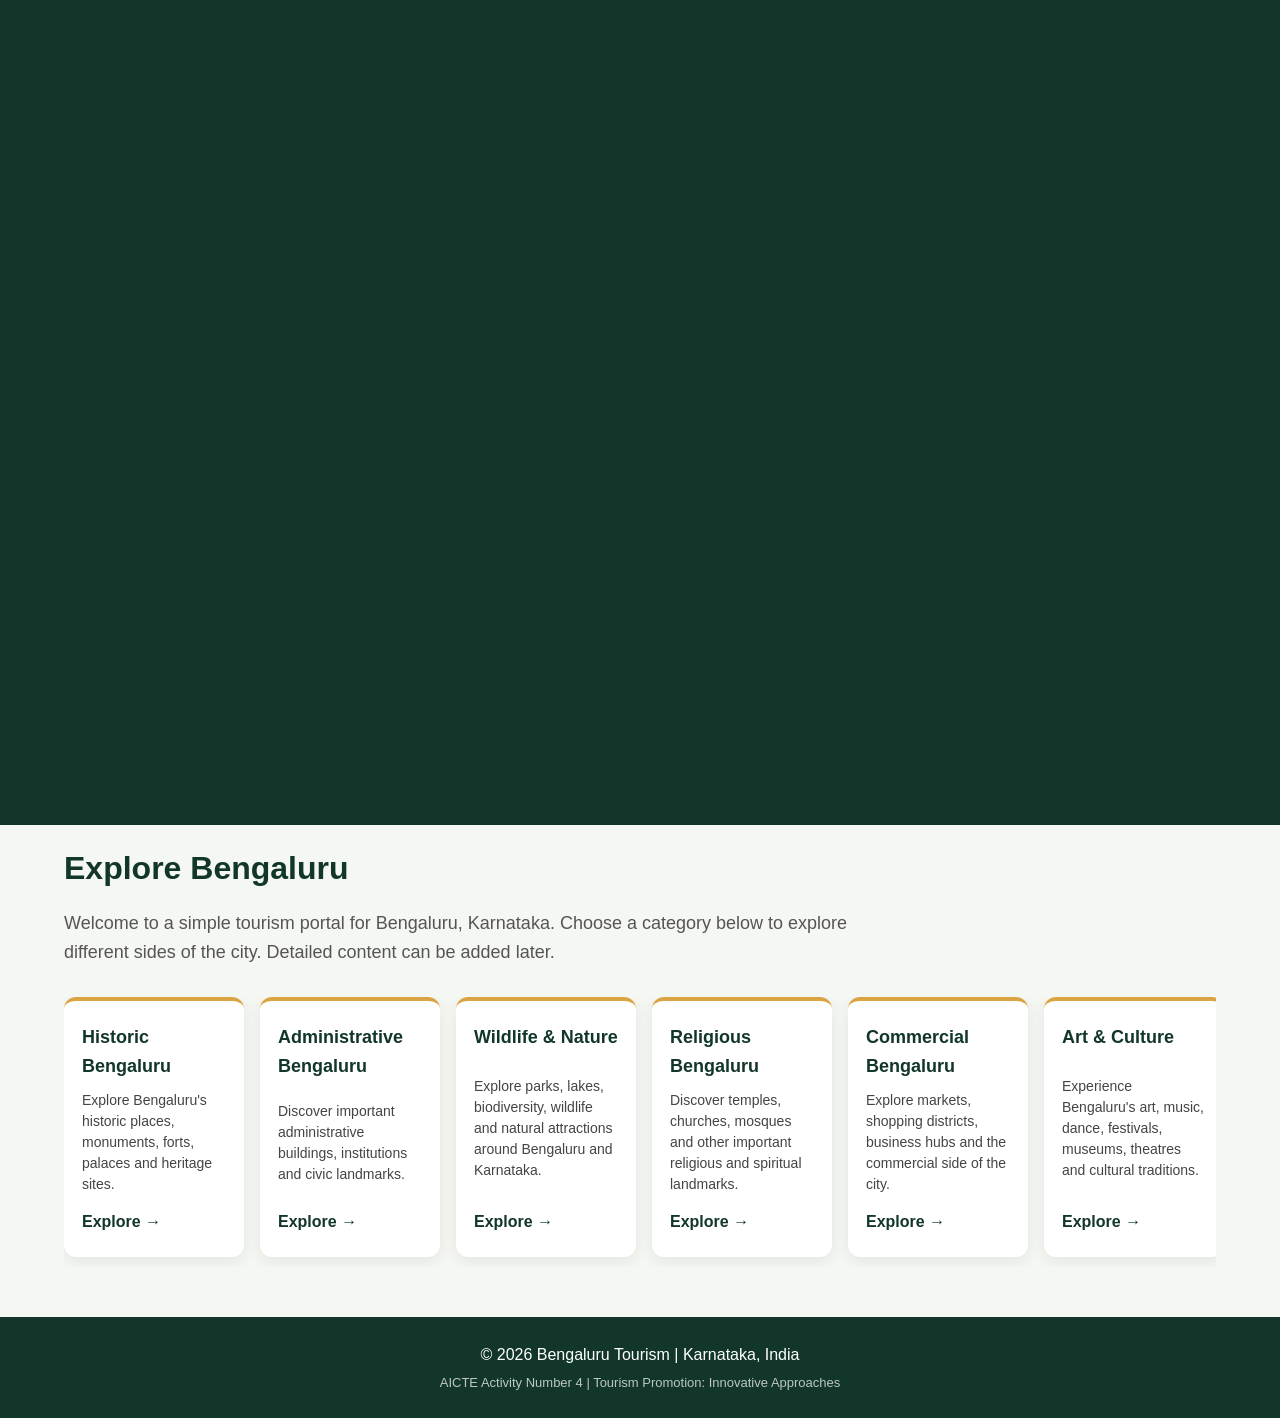
==== commit 0d67f07a: "aicte flash view" ====
--- a/index.html
+++ b/index.html
@@ -9,6 +9,11 @@
 </head>
 
 <body>
+    <div class="intro-overlay" aria-label="AICTE Activity Number 4: Tourism Promotion, Innovative Approaches">
+        <p class="intro-kicker">AICTE Activity Number 4</p>
+        <h1>Tourism Promotion</h1>
+        <p class="intro-subtitle">Innovative Approaches</p>
+    </div>
 
     <!-- <nav class="navbar">
     <a href="index.html" class="logo">Bengaluru Tourism</a>
@@ -111,6 +116,7 @@
             </div>
 
         </div>
+
     </header>
 
     <section class="section">
@@ -183,6 +189,7 @@
 
     <footer>
         <p>© 2026 Bengaluru Tourism | Karnataka, India</p>
+        <p class="activity-credit">AICTE Activity Number 4 | Tourism Promotion: Innovative Approaches</p>
     </footer>
 
 </body>
--- a/styles.css
+++ b/styles.css
@@ -144,6 +144,68 @@
     text-shadow: 0 2px 8px rgba(0, 0, 0, 0.3);
 }
 
+.intro-overlay {
+    position: fixed;
+    inset: 0;
+    z-index: 2000;
+    display: flex;
+    flex-direction: column;
+    align-items: center;
+    justify-content: center;
+    padding: 24px;
+    background: rgba(18, 45, 34, 0.88);
+    color: white;
+    text-align: center;
+    backdrop-filter: blur(3px);
+    animation: intro-splash 4.5s ease-in-out forwards;
+    pointer-events: none;
+}
+
+.intro-kicker {
+    margin-bottom: 10px;
+    color: #e4d58c;
+    font-size: 12px;
+    font-weight: 700;
+    letter-spacing: 2px;
+    text-transform: uppercase;
+}
+
+.intro-overlay h1 {
+    margin-bottom: 8px;
+    font-family: Georgia, "Times New Roman", serif;
+    font-size: 44px;
+    font-weight: 400;
+    line-height: 1.15;
+}
+
+.intro-subtitle {
+    color: rgba(255, 255, 255, 0.82);
+    font-size: 15px;
+    letter-spacing: 1px;
+}
+
+@keyframes intro-splash {
+    0% {
+        opacity: 0;
+    }
+
+    12%, 64% {
+        opacity: 1;
+    }
+
+    100% {
+        opacity: 0;
+        visibility: hidden;
+    }
+}
+
+@media (prefers-reduced-motion: reduce) {
+    .intro-overlay {
+        display: none;
+        animation: none;
+    }
+}
+
 
 /* =========================
    PLACE TITLE
@@ -323,6 +385,12 @@
     padding: 25px;
 }
 
+.activity-credit {
+    margin-top: 5px;
+    color: rgba(255, 255, 255, 0.72);
+    font-size: 13px;
+}
+
 
 /* =========================
    RESPONSIVE DESIGN
@@ -353,6 +421,10 @@
         font-size: 16px;
     }
 
+    .intro-overlay h1 {
+        font-size: 36px;
+    }
+
     .place-title {
         left: 6%;
         bottom: 22px;
@@ -393,6 +465,15 @@
 
     .slide-caption p {
         font-size: 15px;
+    }
+
+    .intro-overlay h1 {
+        font-size: 30px;
+    }
+
+    .intro-kicker {
+        font-size: 10px;
+        letter-spacing: 1.5px;
     }
 
     .place-title {
